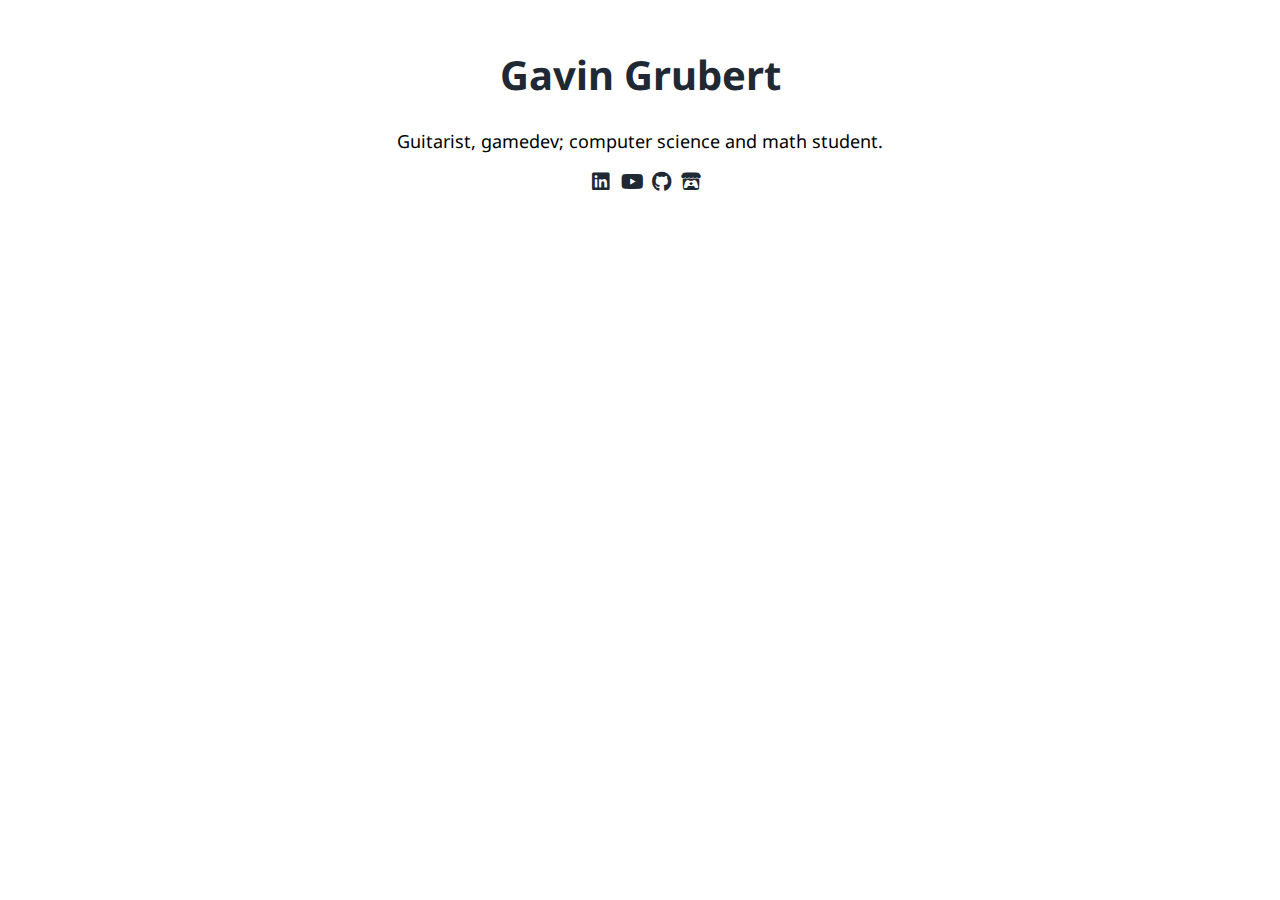
==== index.html @ ded170aa "Fixed GitHub opening the readme instead of the website." ====
<!DOCTYPE html>
<html lang="en">
<head>
    <title>GavGrub</title>
    <link rel="preconnect" href="https://fonts.googleapis.com">
    <link rel="preconnect" href="https://fonts.gstatic.com" crossorigin>
    <link href="https://fonts.googleapis.com/css2?family=Noto+Sans:ital,wght@0,100..900;1,100..900&display=swap" rel="stylesheet">
    <link rel="stylesheet" href="styles.css">
    <link rel="stylesheet" href="https://cdnjs.cloudflare.com/ajax/libs/font-awesome/6.5.0/css/all.min.css"> <!-- Font Awesome -->
</head>
<body>
    <!--My name, short description, and social media links-->
    <div class="title">
        <h1>Gavin Grubert</h1>
        <p> Guitarist, gamedev; computer science and math student.</p>

        <!--Social media links-->
        <div class="socialButtons">
            <a href="https://www.linkedin.com/in/gavin-grubert/" target="_blank">
                <button>
                    <i class="fa-brands fa-linkedin"></i>
                </button>
            </a>
            <a href="https://www.youtube.com/@gavgrub" target="_blank">
                <button>
                    <i class="fa-brands fa-youtube"></i>
                </button>
            </a>
            <a href="https://github.com/gavgrub" target="_blank">
                <button>
                    <i class="fa-brands fa-github"></i>
                </button>
            </a>
            <a href="https://gavgrub.itch.io/" target="_blank">
                <button>
                    <i class="fa-brands fa-itch-io"></i>
                </button>
            </a>
        </div>
    </div>
</body>
</html>
---- styles.css ----
body {
    font-family: 'Noto Sans', sans-serif;
    margin: 0;
    padding: 0;
}

/* Style for the header */
.title {
    padding: 20px 20px 20px 20px;
}
.title h1 {
    font-size: 40px;
    color: #202933;
    text-align: center;
    font-weight: bold;
}
.title p {
    font-size: 18px;
    text-align: center;
}

/* Style for social media buttons */
.socialButtons {
    display: flex;
    justify-content: center;
    align-items: center;
    gap: 10px;
}
.socialButtons a {
    text-decoration: none;
}
.socialButtons button {
    border: none;
    background-color: transparent;
    cursor: pointer;
    width: 20px;
    height: 20px;
}
.socialButtons button:hover i {
    color: #459BCF;
    transition: color 0.2s ease;
}
.socialButtons i {
    width: 20px;
    height: 20px;
    color: #202933;
    font-size: 20px;
}
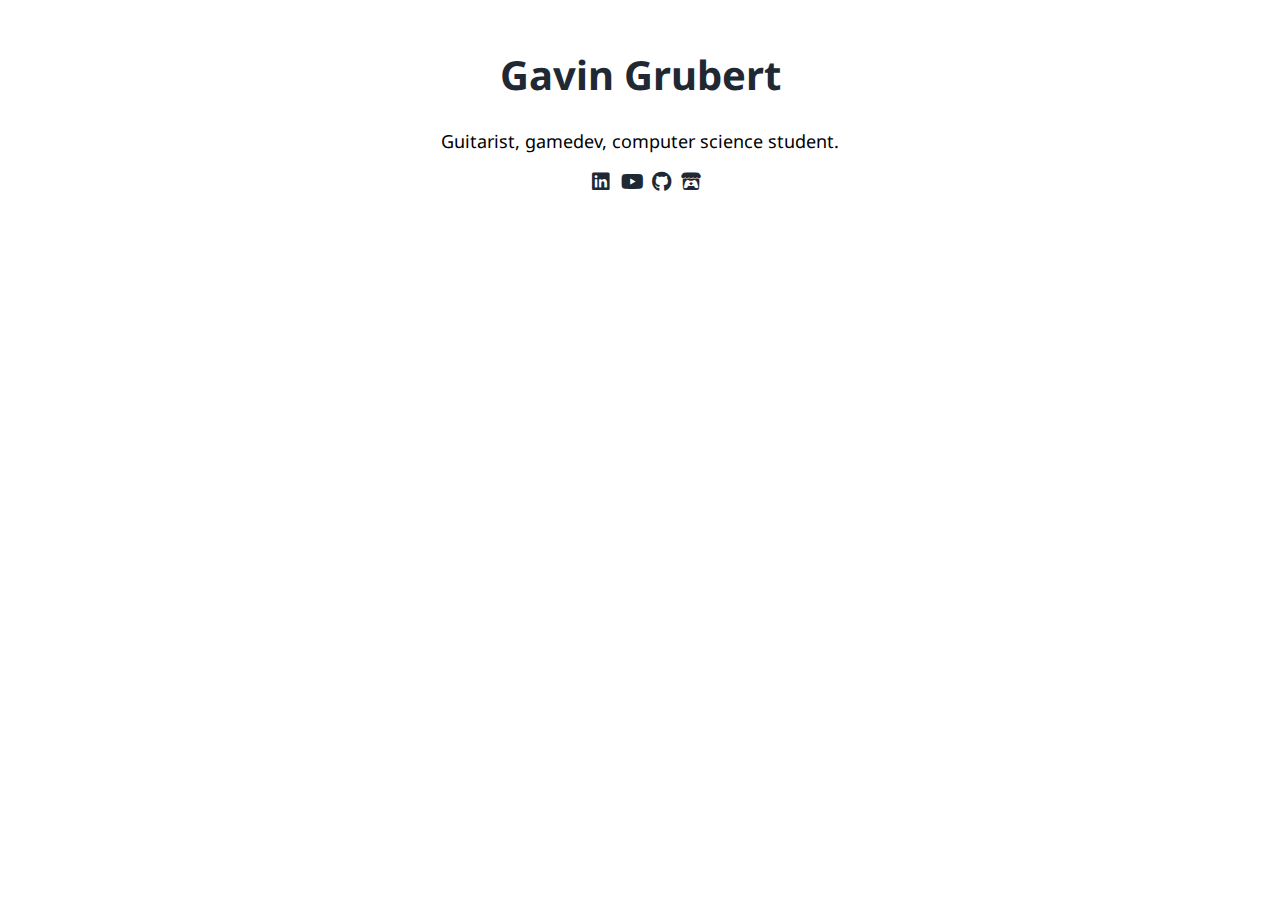
==== commit 00625ede: "Fixed spelling mistake" ====
--- a/index.html
+++ b/index.html
@@ -12,7 +12,7 @@
     <!--My name, short description, and social media links-->
     <div class="title">
         <h1>Gavin Grubert</h1>
-        <p> Guitarist, gamedev; computer science and math student.</p>
+        <p> Guitarist, gamedev, computer science student.</p>
 
         <!--Social media links-->
         <div class="socialButtons">
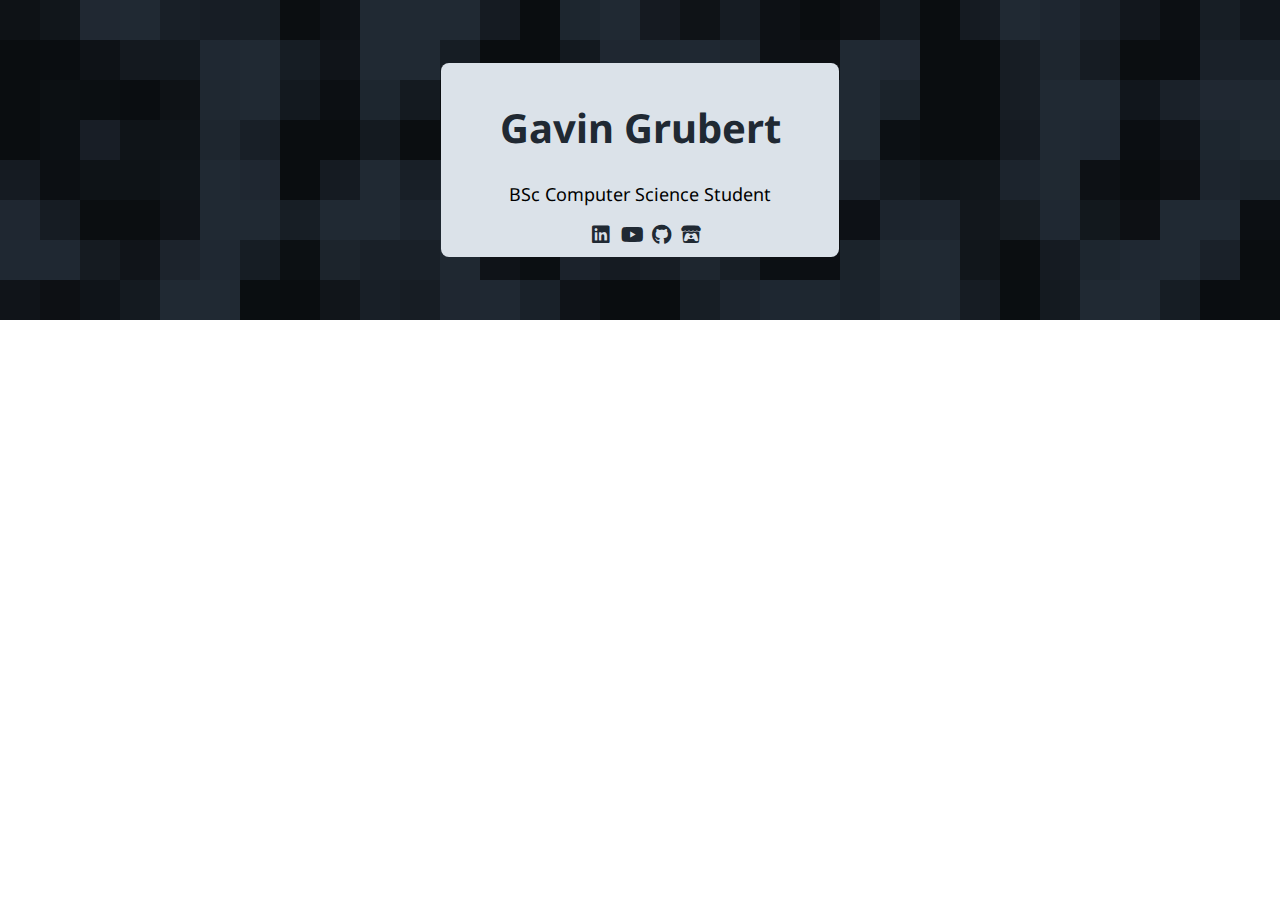
==== commit b9ddc6db: "Added a cool background behind my name" ====
--- a/index.html
+++ b/index.html
@@ -10,33 +10,40 @@
 </head>
 <body>
     <!--My name, short description, and social media links-->
-    <div class="title">
-        <h1>Gavin Grubert</h1>
-        <p> Guitarist, gamedev, computer science student.</p>
+    <div class="titleBackground">
+        <div class="title">
+            <h1>Gavin Grubert</h1>
+            <p> BSc Computer Science Student</p>
 
-        <!--Social media links-->
-        <div class="socialButtons">
-            <a href="https://www.linkedin.com/in/gavin-grubert/" target="_blank">
-                <button>
-                    <i class="fa-brands fa-linkedin"></i>
-                </button>
-            </a>
-            <a href="https://www.youtube.com/@gavgrub" target="_blank">
-                <button>
-                    <i class="fa-brands fa-youtube"></i>
-                </button>
-            </a>
-            <a href="https://github.com/gavgrub" target="_blank">
-                <button>
-                    <i class="fa-brands fa-github"></i>
-                </button>
-            </a>
-            <a href="https://gavgrub.itch.io/" target="_blank">
-                <button>
-                    <i class="fa-brands fa-itch-io"></i>
-                </button>
-            </a>
+            <!--Social media links-->
+            <div class="socialButtons">
+                <a href="https://www.linkedin.com/in/gavin-grubert/" target="_blank">
+                    <button>
+                        <i class="fa-brands fa-linkedin"></i>
+                    </button>
+                </a>
+                <a href="https://www.youtube.com/@gavgrub" target="_blank">
+                    <button>
+                        <i class="fa-brands fa-youtube"></i>
+                    </button>
+                </a>
+                <a href="https://github.com/gavgrub" target="_blank">
+                    <button>
+                        <i class="fa-brands fa-github"></i>
+                    </button>
+                </a>
+                <a href="https://gavgrub.itch.io/" target="_blank">
+                    <button>
+                        <i class="fa-brands fa-itch-io"></i>
+                    </button>
+                </a>
+            </div>
         </div>
     </div>
+
+    <!--Scripts-->
+    <script src='perlin.js'></script>
+    <script src="blocks.js"></script>
+
 </body>
 </html>
--- a/styles.css
+++ b/styles.css
@@ -6,7 +6,12 @@
 
 /* Style for the header */
 .title {
-    padding: 20px 20px 20px 20px;
+    padding: 10px;
+    background-color: #DBE2E9;
+    border-radius: 8px;
+    text-align: center;
+    width: 30%;
+    min-width: 300px;
 }
 .title h1 {
     font-size: 40px;
@@ -17,6 +22,17 @@
 .title p {
     font-size: 18px;
     text-align: center;
+}
+
+.titleBackground {
+    background-color: rgba(0, 0, 0, 0);
+    padding: 10px;
+    align-items: center;
+    justify-content: center;
+    display: flex;
+    height: 300px;
+    position: relative;
+    overflow: hidden
 }
 
 /* Style for social media buttons */
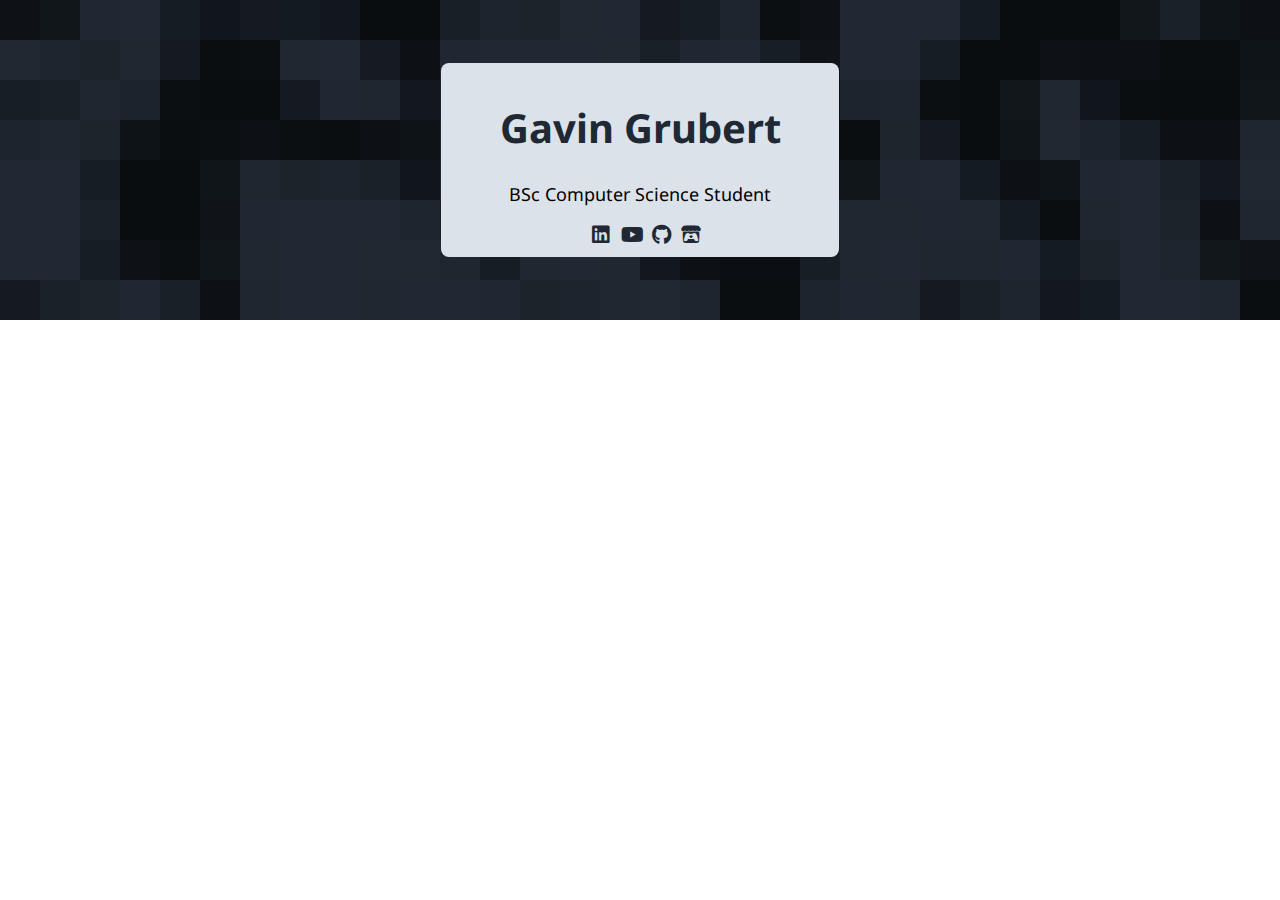
==== commit a6a1c0cc: "Attempt to make website mobile friendly" ====
--- a/index.html
+++ b/index.html
@@ -6,9 +6,10 @@
     <link rel="preconnect" href="https://fonts.gstatic.com" crossorigin>
     <link href="https://fonts.googleapis.com/css2?family=Noto+Sans:ital,wght@0,100..900;1,100..900&display=swap" rel="stylesheet">
     <link rel="stylesheet" href="styles.css">
-    <link rel="stylesheet" href="https://cdnjs.cloudflare.com/ajax/libs/font-awesome/6.5.0/css/all.min.css"> <!-- Font Awesome -->
+    <link rel="stylesheet" href="https://cdnjs.cloudflare.com/ajax/libs/font-awesome/6.5.0/css/all.min.css">
 </head>
 <body>
+
     <!--My name, short description, and social media links-->
     <div class="titleBackground">
         <div class="title">
--- a/styles.css
+++ b/styles.css
@@ -35,6 +35,13 @@
     overflow: hidden
 }
 
+/* Styling for the main window when on phones*/
+@media (max-width: 768px) {
+    .title {
+        width: 90%;
+    }
+}
+
 /* Style for social media buttons */
 .socialButtons {
     display: flex;
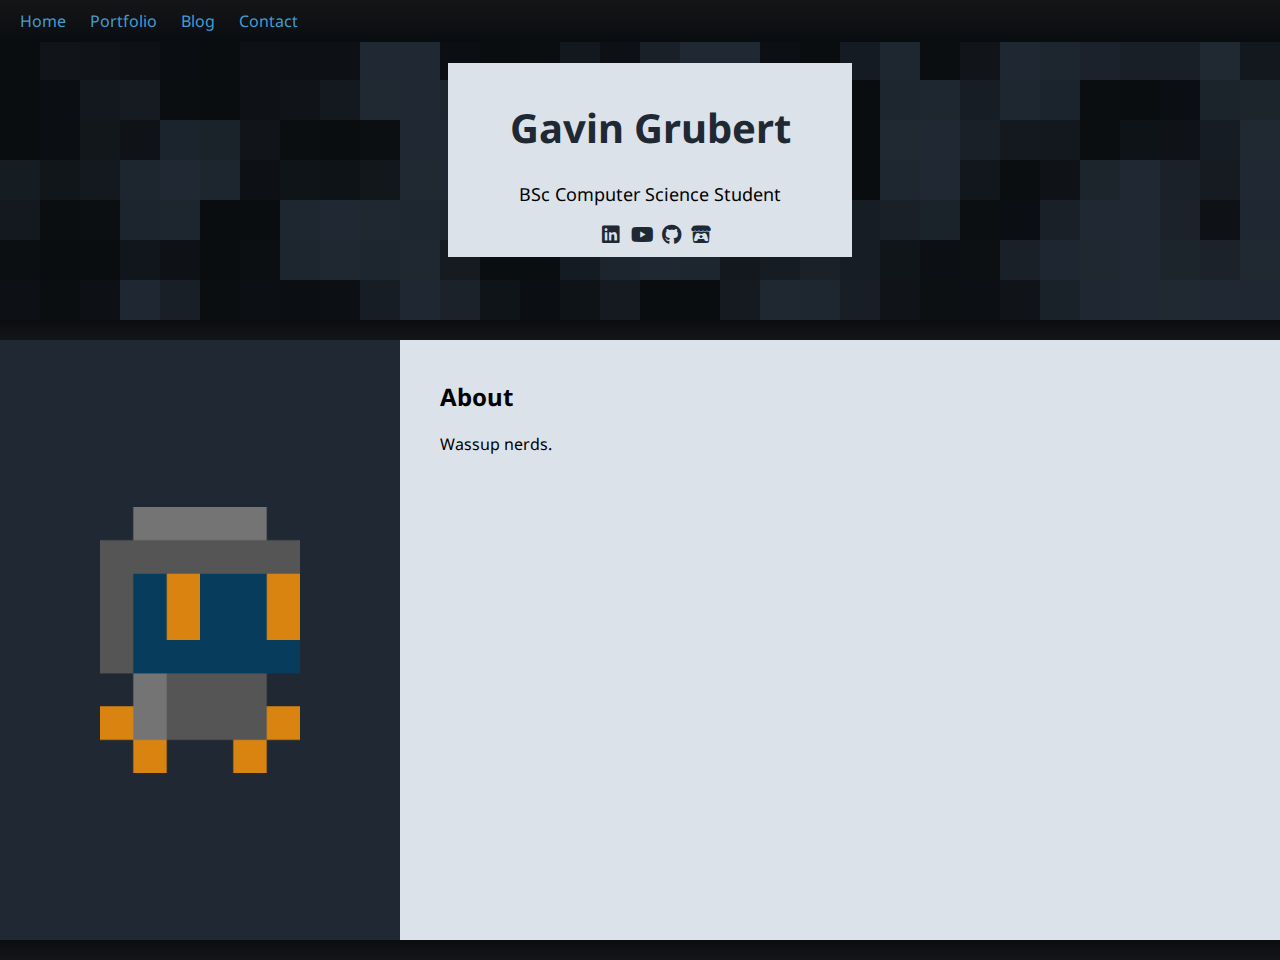
==== commit e2f7fe1d: "Finished layout for home page." ====
--- a/index.html
+++ b/index.html
@@ -1,7 +1,7 @@
 <!DOCTYPE html>
 <html lang="en">
 <head>
-    <title>GavGrub</title>
+    <title>Gavin Grubert - Home</title>
     <link rel="preconnect" href="https://fonts.googleapis.com">
     <link rel="preconnect" href="https://fonts.gstatic.com" crossorigin>
     <link href="https://fonts.googleapis.com/css2?family=Noto+Sans:ital,wght@0,100..900;1,100..900&display=swap" rel="stylesheet">
@@ -9,12 +9,19 @@
     <link rel="stylesheet" href="https://cdnjs.cloudflare.com/ajax/libs/font-awesome/6.5.0/css/all.min.css">
 </head>
 <body>
+    <!--Navigation bar-->
+    <div class="navbar">
+        <a href="index.html">Home</a>
+        <a href="portfolio.html">Portfolio</a>
+        <a href="blog.html">Blog</a>
+        <a href="contact.html">Contact</a>
+    </div>
 
     <!--My name, short description, and social media links-->
     <div class="titleBackground">
         <div class="title">
             <h1>Gavin Grubert</h1>
-            <p> BSc Computer Science Student</p>
+            <p>BSc Computer Science Student</p>
 
             <!--Social media links-->
             <div class="socialButtons">
@@ -42,9 +49,27 @@
         </div>
     </div>
 
+    <!--Divider for information and content area-->
+    <div class="contentDivider"></div>
+
+    <!--Personal statement-->
+    <div class="container">
+        <div class="imageBox">
+            <img src="img/robot.png" alt="robot" class="robotImage">
+        </div>
+        <div class="textBox">
+            <h2>About</h2>
+            <p>Wassup nerds.</p>
+        </div>
+    </div>
+
+    <!--Divider for information and content area-->
+    <div class="contentDivider"></div>
+
     <!--Scripts-->
-    <script src='perlin.js'></script>
-    <script src="blocks.js"></script>
+    <script src='util/perlin.js'></script>
+    <script src="animation/blocks.js"></script>
+    <script src="animation/dancing.js"></script>
 
 </body>
-</html>
+</html>--- a/styles.css
+++ b/styles.css
@@ -1,14 +1,45 @@
 body {
     font-family: 'Noto Sans', sans-serif;
+    overflow-x: hidden;
     margin: 0;
     padding: 0;
+    background-color: #DBE2E9;
+}
+
+/* Style for the navigation bar */
+.navbar {
+    background: linear-gradient(to bottom, #141517, #0A0D10);
+    background-color: #141517;
+    border-width: 5px;
+    width: 100%;
+    padding: 10px;
+    position: fixed;
+    top: 0;
+    z-index: 1000;
+}
+.navbar a {
+    color: #459BCF;
+    margin: 10px;
+    text-decoration: none;
+}
+.navbar a:hover {
+    color: #D98410;
+    transition: color 0.2s ease;
+}
+
+/* Style for the content divider */
+.contentDivider {
+    background: linear-gradient(to bottom, #0A0D10, #141517);
+    background-color: #141517;
+    border-width: 5px;
+    padding: 10px;
+    width: 100%;
 }
 
 /* Style for the header */
 .title {
     padding: 10px;
     background-color: #DBE2E9;
-    border-radius: 8px;
     text-align: center;
     width: 30%;
     min-width: 300px;
@@ -32,14 +63,8 @@
     display: flex;
     height: 300px;
     position: relative;
-    overflow: hidden
-}
-
-/* Styling for the main window when on phones*/
-@media (max-width: 768px) {
-    .title {
-        width: 90%;
-    }
+    overflow: hidden;
+    width: 100%;
 }
 
 /* Style for social media buttons */
@@ -60,7 +85,7 @@
     height: 20px;
 }
 .socialButtons button:hover i {
-    color: #459BCF;
+    color: #D98410;
     transition: color 0.2s ease;
 }
 .socialButtons i {
@@ -68,4 +93,33 @@
     height: 20px;
     color: #202933;
     font-size: 20px;
+}
+
+/* Style for the text box */
+.container {
+    display: flex;
+    width: 100vw; 
+    justify-content: space-between;
+    height: 200%;
+    min-height: 600px;
+  }
+  
+.imageBox {
+    flex: 1;             
+    display: flex;
+    justify-content: center;
+    align-items: center;
+    background-color: #202933;
+}
+  
+.textBox {
+    flex: 2;
+    padding: 20px 40px;
+    text-align: left;
+    background-color: #DBE2E9;
+}
+  
+.robotImage {
+    max-width: 50%;
+    height: auto;  
 }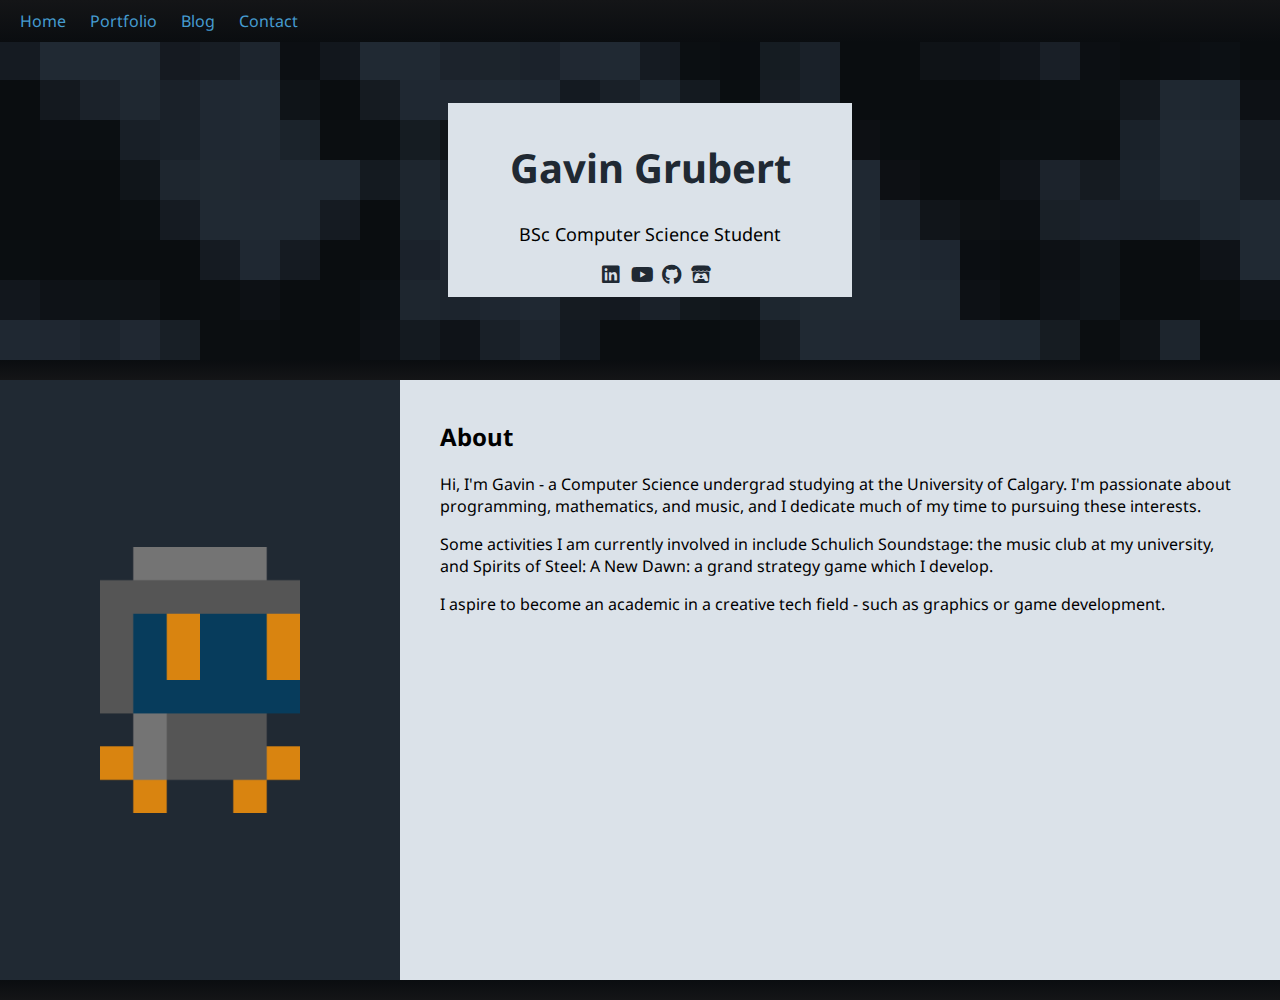
==== commit 25f3f96c: "Added a brief description about myself." ====
--- a/index.html
+++ b/index.html
@@ -59,7 +59,9 @@
         </div>
         <div class="textBox">
             <h2>About</h2>
-            <p>Wassup nerds.</p>
+            <p>Hi, I'm Gavin - a Computer Science undergrad studying at the University of Calgary. I'm passionate about programming, mathematics, and music, and I dedicate much of my time to pursuing these interests.</p>
+            <p>Some activities I am currently involved in include Schulich Soundstage: the music club at my university, and Spirits of Steel: A New Dawn: a grand strategy game which I develop.</p>
+            <p>I aspire to become an academic in a creative tech field - such as graphics or game development.</p>
         </div>
     </div>
 
--- a/styles.css
+++ b/styles.css
@@ -2,7 +2,7 @@
     font-family: 'Noto Sans', sans-serif;
     overflow-x: hidden;
     margin: 0;
-    padding: 0;
+    padding: 40px 0px 0px 0px;
     background-color: #DBE2E9;
 }
 
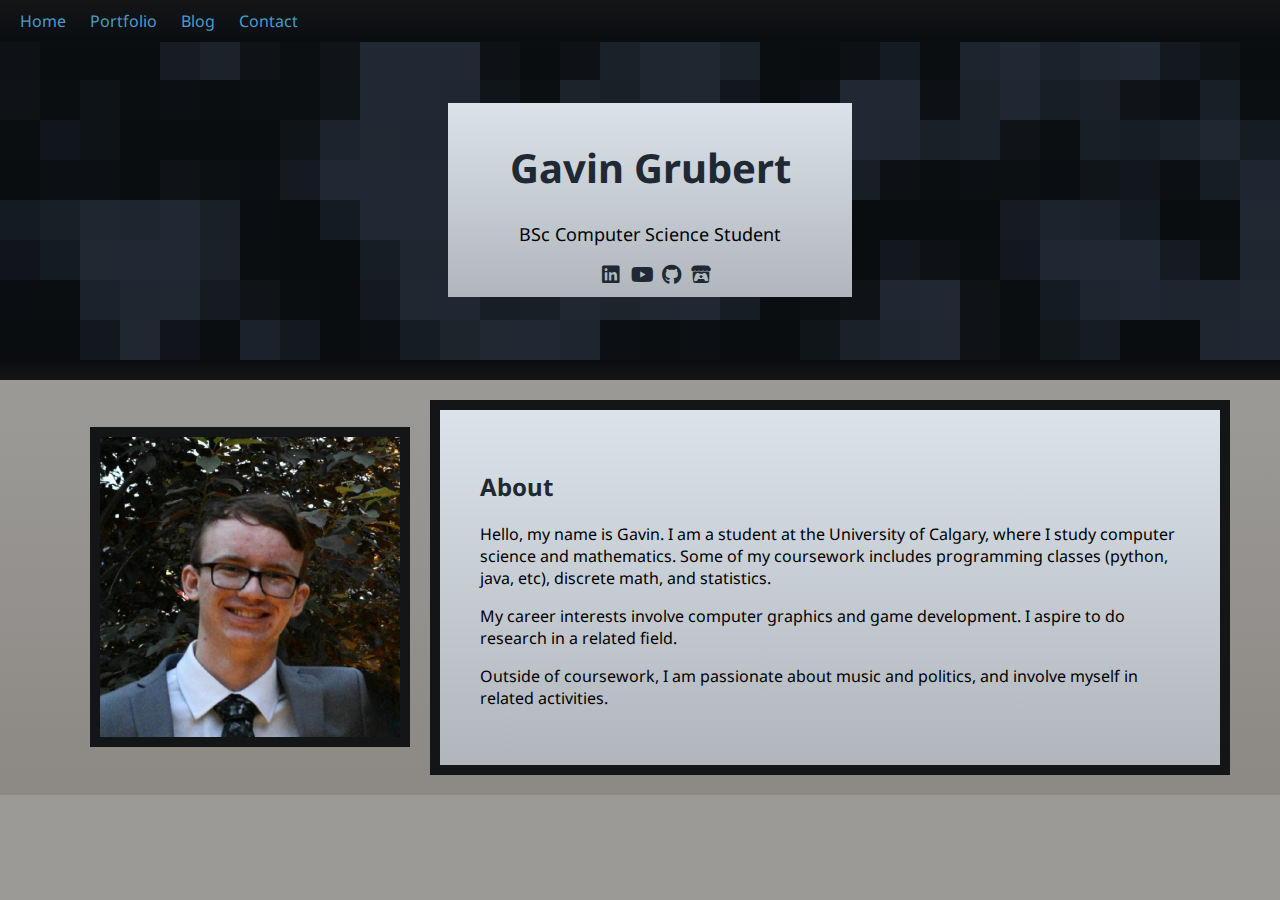
==== commit faa202e6: "Mostly happy with home page." ====
--- a/index.html
+++ b/index.html
@@ -52,26 +52,22 @@
     <!--Divider for information and content area-->
     <div class="contentDivider"></div>
 
-    <!--Personal statement-->
-    <div class="container">
-        <div class="imageBox">
-            <img src="img/robot.png" alt="robot" class="robotImage">
+    <!--Information about me-->
+    <div class="filler">
+        <div class="headshot">
+            <img src="img/headshot.png" alt="Headshot of Gavin Grubert" width="300" height="300">
         </div>
         <div class="textBox">
             <h2>About</h2>
-            <p>Hi, I'm Gavin - a Computer Science undergrad studying at the University of Calgary. I'm passionate about programming, mathematics, and music, and I dedicate much of my time to pursuing these interests.</p>
-            <p>Some activities I am currently involved in include Schulich Soundstage: the music club at my university, and Spirits of Steel: A New Dawn: a grand strategy game which I develop.</p>
-            <p>I aspire to become an academic in a creative tech field - such as graphics or game development.</p>
+            <p>Hello, my name is Gavin. I am a student at the University of Calgary, where I study computer science and mathematics. Some of my coursework includes programming classes (python, java, etc), discrete math, and statistics.</p>
+            <p>My career interests involve computer graphics and game development. I aspire to do research in a related field.</p>
+            <p>Outside of coursework, I am passionate about music and politics, and involve myself in related activities.</p>
         </div>
     </div>
-
-    <!--Divider for information and content area-->
-    <div class="contentDivider"></div>
 
     <!--Scripts-->
     <script src='util/perlin.js'></script>
     <script src="animation/blocks.js"></script>
-    <script src="animation/dancing.js"></script>
 
 </body>
 </html>--- a/styles.css
+++ b/styles.css
@@ -3,7 +3,7 @@
     overflow-x: hidden;
     margin: 0;
     padding: 40px 0px 0px 0px;
-    background-color: #DBE2E9;
+    background-color: #9c9a97;
 }
 
 /* Style for the navigation bar */
@@ -40,6 +40,7 @@
 .title {
     padding: 10px;
     background-color: #DBE2E9;
+    background: linear-gradient(to bottom, #DBE2E9, #b0b6bc);
     text-align: center;
     width: 30%;
     min-width: 300px;
@@ -95,31 +96,48 @@
     font-size: 20px;
 }
 
-/* Style for the text box */
-.container {
+/* Style for the big divider */
+.filler {
+    width: 100%;
     display: flex;
-    width: 100vw; 
-    justify-content: space-between;
-    height: 200%;
-    min-height: 600px;
-  }
-  
-.imageBox {
-    flex: 1;             
-    display: flex;
+    align-items: center;
     justify-content: center;
-    align-items: center;
-    background-color: #202933;
+    padding: 20px;
+    gap: 20px;
+    background-color: #9c9a97;
+    background: linear-gradient(to bottom, #9c9a97, #8c8985);
+
 }
-  
 .textBox {
-    flex: 2;
-    padding: 20px 40px;
-    text-align: left;
-    background-color: #DBE2E9;
+    width: 100%;
+    max-width: 800px;
+    height: fit-content;
+    padding: 40px;
+    background: linear-gradient(to bottom, #DBE2E9, #b0b6bc);
+    box-sizing: border-box;
+    overflow-wrap: break-word;
+    word-wrap: break-word;
+    border-color: #141517;
+    border-width: 10px;
+    border-style: solid;
 }
-  
-.robotImage {
-    max-width: 50%;
-    height: auto;  
+.textBox h2 {
+    color: #202933;
+    font-size: bold;
+}
+.headshot {
+    width: 300px;
+    height: 300px;
+    border-color: #141517;
+    border-width: 10px;
+    border-style: solid;
+}
+/* Media query for small screens */
+@media (max-width: 800px) {
+    .filler {
+        display: flex;
+        flex-direction: column;
+        align-items: center;
+        justify-content: center;
+    }
 }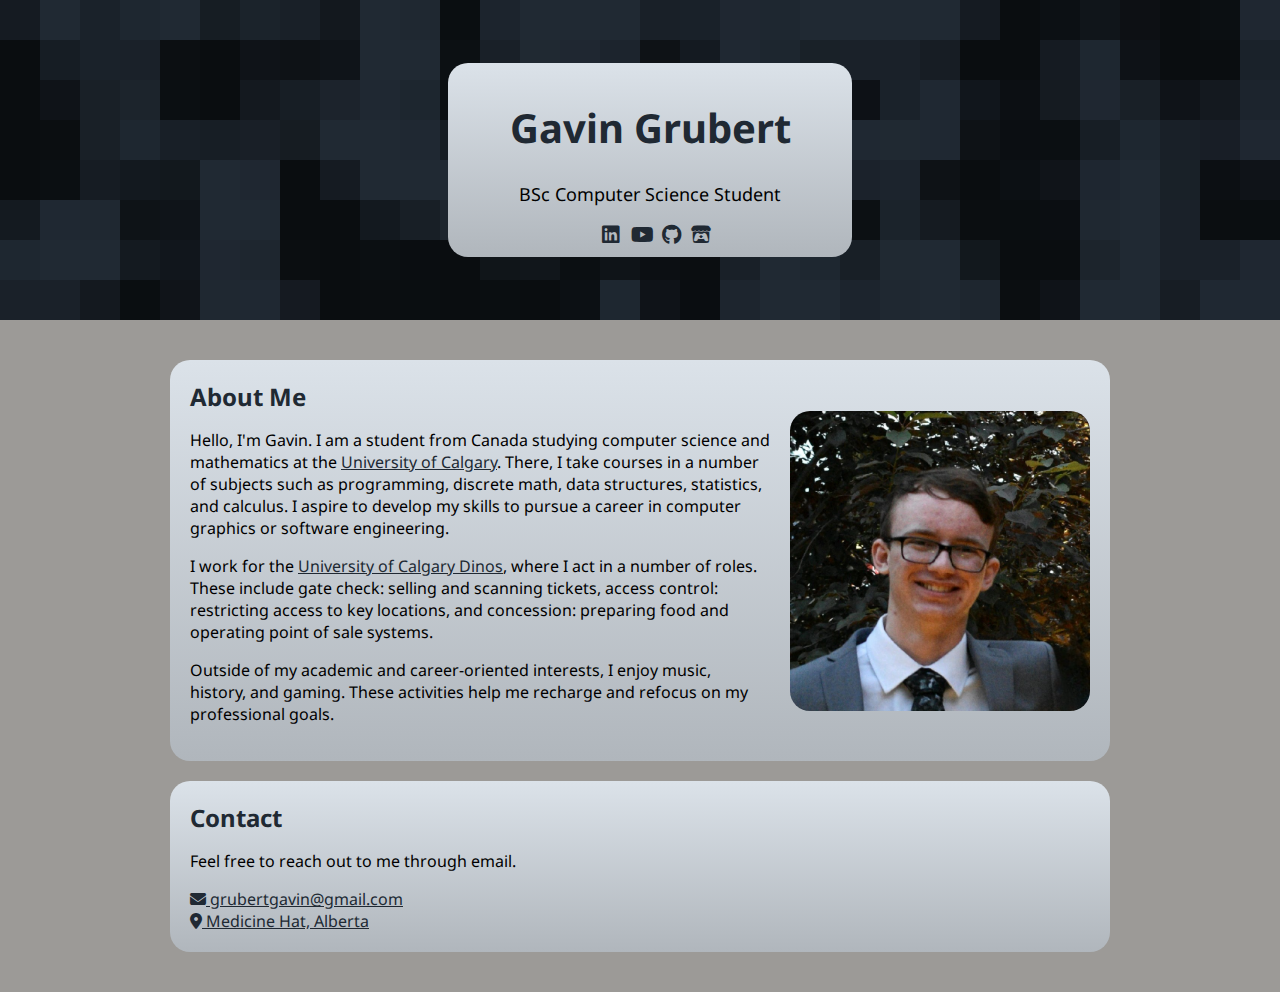
==== commit 7845b186: "Majorly changed the style of the website, added contact information" ====
--- a/index.html
+++ b/index.html
@@ -9,15 +9,8 @@
     <link rel="stylesheet" href="https://cdnjs.cloudflare.com/ajax/libs/font-awesome/6.5.0/css/all.min.css">
 </head>
 <body>
-    <!--Navigation bar-->
-    <div class="navbar">
-        <a href="index.html">Home</a>
-        <a href="portfolio.html">Portfolio</a>
-        <a href="blog.html">Blog</a>
-        <a href="contact.html">Contact</a>
-    </div>
 
-    <!--My name, short description, and social media links-->
+    <!--My name, short description, and social media links (header)-->
     <div class="titleBackground">
         <div class="title">
             <h1>Gavin Grubert</h1>
@@ -49,23 +42,52 @@
         </div>
     </div>
 
-    <!--Divider for information and content area-->
-    <div class="contentDivider"></div>
+    <!--Body of the website-->
+    <div class="body">
 
-    <!--Information about me-->
-    <div class="filler">
-        <div class="headshot">
-            <img src="img/headshot.png" alt="Headshot of Gavin Grubert" width="300" height="300">
+        <!-- Body of the website -->
+<div class="body">
+
+    <!-- About me, large screen -->
+    <div class="large textAndImage">
+        <div class="left">
+            <h2>About Me</h2>
+            <p>Hello, I'm Gavin. I am a student from Canada studying computer science and mathematics at the <a href="https://www.ucalgary.ca/" target="_blank">University of Calgary</a>. There, I take courses in a number of subjects such as programming, discrete math, data structures, statistics, and calculus. I aspire to develop my skills to pursue a career in computer graphics or software engineering.</p>
+            <p>I work for the <a href="https://godinos.com/" target="_blank">University of Calgary Dinos</a>, where I act in a number of roles. These include gate check: selling and scanning tickets, access control: restricting access to key locations, and concession: preparing food and operating point of sale systems.</p>
+            <p>Outside of my academic and career-oriented interests, I enjoy music, history, and gaming. These activities help me recharge and refocus on my professional goals.</p>
         </div>
-        <div class="textBox">
-            <h2>About</h2>
-            <p>Hello, my name is Gavin. I am a student at the University of Calgary, where I study computer science and mathematics. Some of my coursework includes programming classes (python, java, etc), discrete math, and statistics.</p>
-            <p>My career interests involve computer graphics and game development. I aspire to do research in a related field.</p>
-            <p>Outside of coursework, I am passionate about music and politics, and involve myself in related activities.</p>
-        </div>
+        <img src="img/headshot.png" alt="Headshot of Gavin Grubert" class="headshot right">
+    </div>
+
+    <!-- About me, small screen -->
+    <div class="small textBox">
+        <h2>About Me</h2>
+        <p>Hello, I'm Gavin. I am a student from Canada studying computer science and mathematics at the <a href="https://www.ucalgary.ca/" target="_blank">University of Calgary</a>. There, I take courses in a number of subjects such as programming, discrete math, data structures, statistics, and calculus. I aspire to develop my skills to pursue a career in computer graphics or software engineering.</p>
+        <p>I work for the <a href="https://godinos.com/" target="_blank">University of Calgary Dinos</a>, where I act in a number of roles. These include gate check: selling and scanning tickets, access control: restricting access to key locations, and concession: preparing food and operating point of sale systems.</p>
+        <p>Outside of my academic and career-oriented interests, I enjoy music, history, and gaming. These activities help me recharge and refocus on my professional goals.</p>
+        <img src="img/headshot.png" alt="Headshot of Gavin Grubert" class="headshot small">
+    </div>
+
+    <!-- Contact Information -->
+    <div class="textBox">
+        <h2>Contact</h2>
+        <p>Feel free to reach out to me through email.</p>
+        <a href="mailto:grubertgavin@gmail.com" target="_blank">
+            <i class="fa-solid fa-envelope"></i>
+            grubertgavin@gmail.com
+        </a>
+        <a href="https://maps.app.goo.gl/qGiVR9GxvxWMsxRP7" target="_blank">
+            <i class="fa-solid fa-location-dot"></i>
+            Medicine Hat, Alberta
+        </a>
+    </div>
+
+</div>
+
     </div>
 
     <!--Scripts-->
+    <script src="util/helper.js"></script>
     <script src='util/perlin.js'></script>
     <script src="animation/blocks.js"></script>
 
--- a/styles.css
+++ b/styles.css
@@ -2,38 +2,8 @@
     font-family: 'Noto Sans', sans-serif;
     overflow-x: hidden;
     margin: 0;
-    padding: 40px 0px 0px 0px;
+    padding: 0px;
     background-color: #9c9a97;
-}
-
-/* Style for the navigation bar */
-.navbar {
-    background: linear-gradient(to bottom, #141517, #0A0D10);
-    background-color: #141517;
-    border-width: 5px;
-    width: 100%;
-    padding: 10px;
-    position: fixed;
-    top: 0;
-    z-index: 1000;
-}
-.navbar a {
-    color: #459BCF;
-    margin: 10px;
-    text-decoration: none;
-}
-.navbar a:hover {
-    color: #D98410;
-    transition: color 0.2s ease;
-}
-
-/* Style for the content divider */
-.contentDivider {
-    background: linear-gradient(to bottom, #0A0D10, #141517);
-    background-color: #141517;
-    border-width: 5px;
-    padding: 10px;
-    width: 100%;
 }
 
 /* Style for the header */
@@ -44,6 +14,8 @@
     text-align: center;
     width: 30%;
     min-width: 300px;
+    border-radius: 20px;
+    z-index: 1;
 }
 .title h1 {
     font-size: 40px;
@@ -57,7 +29,7 @@
 }
 
 .titleBackground {
-    background-color: rgba(0, 0, 0, 0);
+    background-color: #202933;
     padding: 10px;
     align-items: center;
     justify-content: center;
@@ -86,7 +58,7 @@
     height: 20px;
 }
 .socialButtons button:hover i {
-    color: #D98410;
+    color: #459BCF;
     transition: color 0.2s ease;
 }
 .socialButtons i {
@@ -96,48 +68,102 @@
     font-size: 20px;
 }
 
-/* Style for the big divider */
-.filler {
+/* Style for body */
+.body {
+    justify-content: center;
+    align-items: center;
+    display: flex;
+    flex-direction: column;
+    padding: 20px;
+    gap: 20px;
+}
+
+/* Style for text box containing an image */
+.textAndImage {
     width: 100%;
+    min-width: 300px;
+    max-width: 900px;
+    padding: 20px;
+    background-color: #DBE2E9;
+    background: linear-gradient(to bottom, #DBE2E9, #b0b6bc);
+    border-radius: 20px;
+    justify-content: center;
+    clear: both;
+    gap: 20px;
+    
+}
+.textAndImage.large {
     display: flex;
     align-items: center;
-    justify-content: center;
-    padding: 20px;
-    gap: 20px;
-    background-color: #9c9a97;
-    background: linear-gradient(to bottom, #9c9a97, #8c8985);
+    justify-content: flex-start;
+}
+.textAndImage h2 {
+    color: #202933;
+    font-weight: bold;
+    margin: 0
+}
+.textAndImage a {
+    color: #202933;
+}
+.textAndImage a:hover {
+    color: #459BCF;
+    transition: color 0.2s ease;
+}
 
+.headshot {
+    width: 300px;
+    height: auto;
+    border-radius: 20px;
 }
+.headshot.small {
+    display: block;
+    margin-left: auto;
+    margin-right: auto;
+}
+.left {
+    float:left;
+}
+.right {
+    float:right;
+}
+
+/* Style for text box */
 .textBox {
     width: 100%;
-    max-width: 800px;
-    height: fit-content;
-    padding: 40px;
+    min-width: 300px;
+    max-width: 900px;
+    padding: 20px;
+    background-color: #DBE2E9;
     background: linear-gradient(to bottom, #DBE2E9, #b0b6bc);
-    box-sizing: border-box;
-    overflow-wrap: break-word;
-    word-wrap: break-word;
-    border-color: #141517;
-    border-width: 10px;
-    border-style: solid;
+    display: flex;
+    flex-direction: column;
+    border-radius: 20px;
 }
 .textBox h2 {
     color: #202933;
-    font-size: bold;
+    font-weight: bold;
+    margin: 0;
 }
-.headshot {
-    width: 300px;
-    height: 300px;
-    border-color: #141517;
-    border-width: 10px;
-    border-style: solid;
+.textBox a {
+    color: #202933;
 }
-/* Media query for small screens */
-@media (max-width: 800px) {
-    .filler {
-        display: flex;
-        flex-direction: column;
-        align-items: center;
-        justify-content: center;
+.textBox a:hover {
+    color: #459BCF;
+    transition: color 0.2s ease;
+}
+
+/* Swaps out different types of style based on the width of the screen */
+.large {
+    display: flex !important;
+}
+.small {
+    display:none !important;
+}
+@media (max-width: 768px) {
+    .large {
+        display: none !important;
+    }
+    .small {
+        display: flex !important;
     }
 }